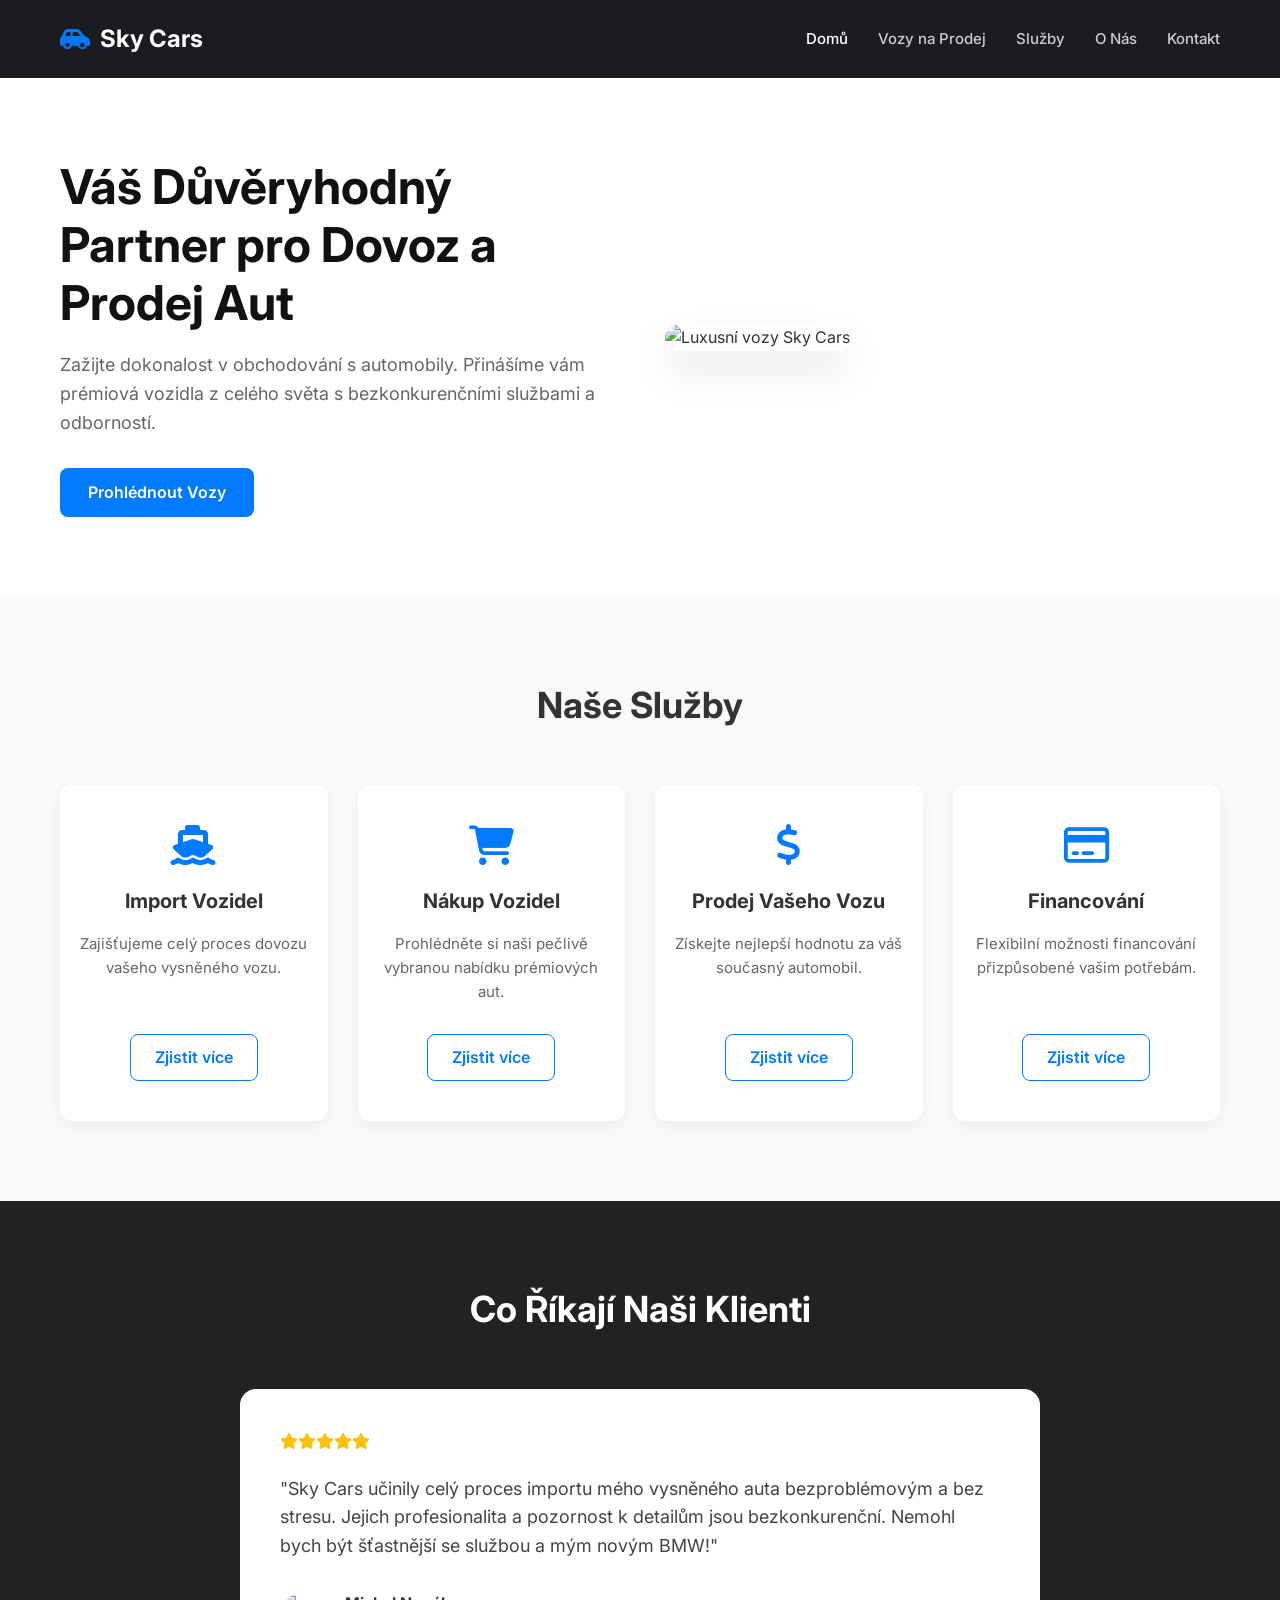
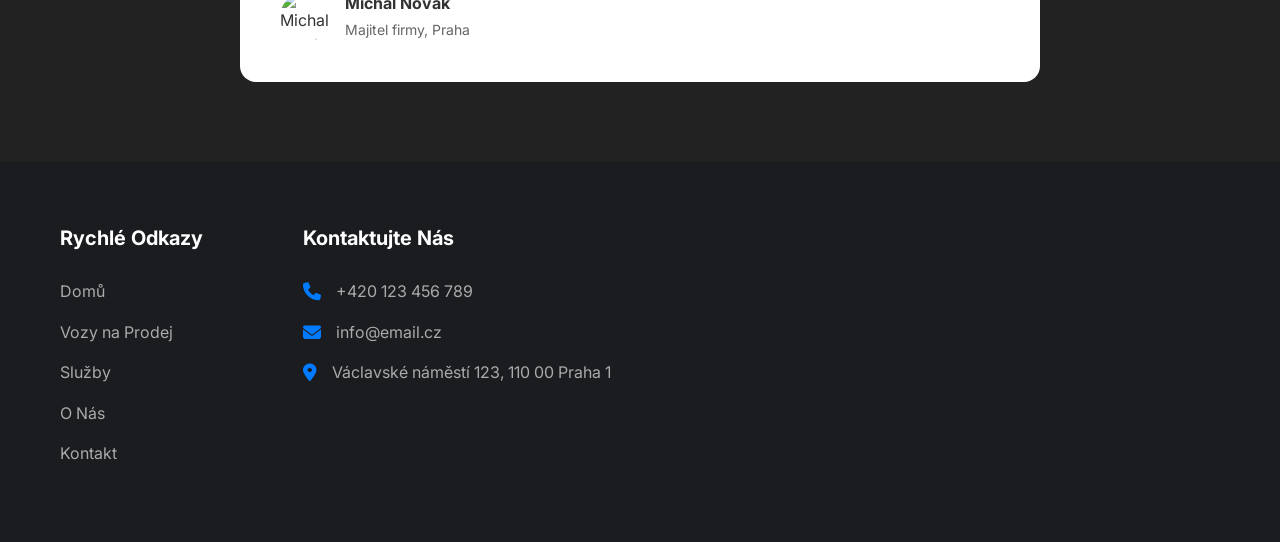
==== index.html @ e99f5a11 "Reroute buy" ====
<!DOCTYPE html>
<html lang="cs">
<head>
    <meta charset="UTF-8">
    <meta name="viewport" content="width=device-width, initial-scale=1.0">
    <title>Sky Cars | Dovoz a Prodej Aut</title>
    <link rel="stylesheet" href="style.css">
    <link href="https://fonts.googleapis.com/css2?family=Inter:wght@400;500;600;700&display=swap" rel="stylesheet">
    <link rel="stylesheet" href="https://cdnjs.cloudflare.com/ajax/libs/font-awesome/6.4.0/css/all.min.css">
</head>
<body>
    <header>
        <div class="container header-inner">
            <div class="logo">
                <i class="fa-solid fa-car-side" style="color: #007BFF;"></i>
                <span>Sky Cars</span>
            </div>
            <nav>
                <a href="#" class="active">Domů</a>
                <a href="vozy.html">Vozy na Prodej</a>
                <a href="sluzby.html">Služby</a>
                <a href="onas.html">O Nás</a>
                <a href="kontakt.html">Kontakt</a>
            </nav>
        </div>
    </header>

    <main>
        <section class="hero container">
            <div class="hero-text">
                <h1>Váš Důvěryhodný Partner pro Dovoz a Prodej Aut</h1>
                <p>Zažijte dokonalost v obchodování s automobily. Přinášíme vám prémiová vozidla z celého světa s bezkonkurenčními službami a odborností.</p>
                <a href="vozy.html" class="btn btn-primary">Prohlédnout Vozy</a>
            </div>
            <div class="hero-image">
                <img src="https://images.pexels.com/photos/15194845/pexels-photo-15194845.jpeg" alt="Luxusní vozy Sky Cars">
            </div>
        </section>

        <section class="services">
            <div class="container">
                <h2>Naše Služby</h2>
                <div class="services-grid">
                    <div class="service-card">
                        <i class="fa-solid fa-ship"></i>
                        <h3>Import Vozidel</h3>
                        <p>Zajišťujeme celý proces dovozu vašeho vysněného vozu.</p>
                        <a href="#" class="btn btn-outline">Zjistit více</a>
                    </div>
                    <div class="service-card">
                        <i class="fa-solid fa-cart-shopping"></i>
                        <h3>Nákup Vozidel</h3>
                        <p>Prohlédněte si naši pečlivě vybranou nabídku prémiových aut.</p>
                        <a href="https://www.mobile.de" rel="noopener" target="_blank" class="btn btn-outline">Zjistit více</a>
                    </div>
                    <div class="service-card">
                        <i class="fa-solid fa-dollar-sign"></i>
                        <h3>Prodej Vašeho Vozu</h3>
                        <p>Získejte nejlepší hodnotu za váš současný automobil.</p>
                        <a href="#" class="btn btn-outline">Zjistit více</a>
                    </div>
                    <div class="service-card">
                        <i class="fa-regular fa-credit-card"></i>
                        <h3>Financování</h3>
                        <p>Flexibilní možnosti financování přizpůsobené vašim potřebám.</p>
                        <a href="#" class="btn btn-outline">Zjistit více</a>
                    </div>
                </div>
            </div>
        </section>

        <section class="testimonials">
            <div class="container">
                <h2>Co Říkají Naši Klienti</h2>
                <div class="testimonial-card">
                    <div class="stars">
                        <i class="fa-solid fa-star"></i><i class="fa-solid fa-star"></i><i class="fa-solid fa-star"></i><i class="fa-solid fa-star"></i><i class="fa-solid fa-star"></i>
                    </div>
                    <p class="quote">"Sky Cars učinily celý proces importu mého vysněného auta bezproblémovým a bez stresu. Jejich profesionalita a pozornost k detailům jsou bezkonkurenční. Nemohl bych být šťastnější se službou a mým novým BMW!"</p>
                    <div class="author">
                        <img src="https://randomuser.me/api/portraits/men/32.jpg" alt="Michal Novák">
                        <div class="author-info">
                            <strong>Michal Novák</strong>
                            <span>Majitel firmy, Praha</span>
                        </div>
                    </div>
                </div>
            </div>
        </section>
    </main>

    <footer>
        <div class="container footer-inner">
            <div class="footer-col">
                <h4>Rychlé Odkazy</h4>
                <ul>
                    <li><a href="index.html">Domů</a></li>
                    <li><a href="vozy.html">Vozy na Prodej</a></li>
                    <li><a href="sluzby.html">Služby</a></li>
                    <li><a href="onas.html">O Nás</a></li>
                    <li><a href="kontakt.html">Kontakt</a></li>
                </ul>
            </div>
            <div class="footer-col">
                <h4>Kontaktujte Nás</h4>
                <ul class="contact-info">
                    <li><i class="fa-solid fa-phone"></i> +420 123 456 789</li>
                    <li><i class="fa-solid fa-envelope"></i> info@email.cz  </li>
                    <li><i class="fa-solid fa-location-dot"></i> Václavské náměstí 123, 110 00 Praha 1</li>
                </ul>
            </div>
        </div>
    </footer>

</body>
</html>
---- style.css ----
:root {
    --primary-blue: #007BFF;
    --dark-bg: #1A1C20;
    --light-bg: #F8F9FA;
    --text-main: #333333;
    --text-muted: #666666;
    --white: #FFFFFF;
}

* {
    margin: 0;
    padding: 0;
    box-sizing: border-box;
    font-family: 'Inter', sans-serif;
}

body {
    color: var(--text-main);
    line-height: 1.6;
    background-color: var(--white);
}

.container {
    max-width: 1200px;
    margin: 0 auto;
    padding: 0 20px;
}

a {
    text-decoration: none;
    transition: all 0.3s ease;
}

.btn {
    display: inline-block;
    padding: 12px 28px;
    border-radius: 8px;
    font-weight: 600;
    font-size: 16px;
    cursor: pointer;
    text-align: center;
}

.btn-primary {
    background-color: var(--primary-blue);
    color: var(--white);
    border: none;
}

.btn-primary:hover {
    background-color: #0056b3;
}

.btn-outline {
    background-color: transparent;
    color: var(--primary-blue);
    border: 1px solid var(--primary-blue);
    padding: 10px 24px;
}

.btn-outline:hover {
    background-color: var(--primary-blue);
    color: var(--white);
}

header {
    background-color: var(--dark-bg);
    padding: 20px 0;
}

.header-inner {
    display: flex;
    justify-content: space-between;
    align-items: center;
}

.logo {
    display: flex;
    align-items: center;
    gap: 10px;
    color: var(--white);
    font-size: 24px;
    font-weight: 700;
}

nav {
    display: flex;
    gap: 30px;
}

nav a {
    color: #CCCCCC;
    font-size: 15px;
    font-weight: 500;
}

nav a:hover, nav a.active {
    color: var(--white);
}

.hero {
    display: flex;
    align-items: center;
    gap: 50px;
    padding: 80px 20px;
}

.hero-text {
    flex: 1;
}

.hero-text h1 {
    font-size: 48px;
    line-height: 1.2;
    color: #111;
    margin-bottom: 20px;
}

.hero-text p {
    color: var(--text-muted);
    font-size: 18px;
    margin-bottom: 30px;
}

.hero-image {
    flex: 1;
}

.hero-image img {
    width: 100%;
    border-radius: 16px;
    box-shadow: 0 20px 40px rgba(0,0,0,0.1);
}

.services {
    background-color: var(--light-bg);
    padding: 80px 0;
    text-align: center;
}

.services h2 {
    font-size: 36px;
    margin-bottom: 50px;
}

.services-grid {
    display: grid;
    grid-template-columns: repeat(4, 1fr);
    gap: 30px;
}

.service-card {
    background: var(--white);
    padding: 40px 20px;
    border-radius: 12px;
    box-shadow: 0 4px 15px rgba(0,0,0,0.05);
    display: flex;
    flex-direction: column;
    align-items: center;
}

.service-card i {
    font-size: 40px;
    color: var(--primary-blue);
    margin-bottom: 20px;
}

.service-card h3 {
    font-size: 20px;
    margin-bottom: 15px;
}

.service-card p {
    color: var(--text-muted);
    font-size: 15px;
    margin-bottom: 30px;
    flex-grow: 1;
}

.testimonials {
    background-color: #222;
    padding: 80px 0;
    text-align: center;
    color: var(--white);
}

.testimonials h2 {
    font-size: 36px;
    margin-bottom: 50px;
}

.testimonial-card {
    background-color: var(--white);
    color: var(--text-main);
    max-width: 800px;
    margin: 0 auto;
    padding: 40px;
    border-radius: 16px;
    text-align: left;
}

.stars {
    color: #FFC107;
    margin-bottom: 20px;
}

.quote {
    font-size: 18px;
    line-height: 1.6;
    margin-bottom: 30px;
    color: #444;
}

.author {
    display: flex;
    align-items: center;
    gap: 15px;
}

.author img {
    width: 50px;
    height: 50px;
    border-radius: 50%;
    object-fit: cover;
}

.author-info strong {
    display: block;
    font-size: 16px;
}

.author-info span {
    color: var(--text-muted);
    font-size: 14px;
}

footer {
    background-color: var(--dark-bg);
    color: #AAA;
    padding: 60px 0;
}

.footer-inner {
    display: flex;
    justify-content: flex-start;
    gap: 100px;
}

.footer-col h4 {
    color: var(--white);
    font-size: 20px;
    margin-bottom: 25px;
}

.footer-col ul {
    list-style: none;
}

.footer-col ul li {
    margin-bottom: 15px;
}

.footer-col ul li a {
    color: #AAA;
}

.footer-col ul li a:hover {
    color: var(--white);
}

.contact-info li {
    display: flex;
    align-items: center;
    gap: 15px;
}

.contact-info i {
    color: var(--primary-blue);
    font-size: 18px;
}

@media (max-width: 992px) {
    .hero {
        flex-direction: column;
        text-align: center;
        padding: 50px 20px;
    }
    .services-grid {
        grid-template-columns: repeat(2, 1fr);
    }
    .footer-inner {
        flex-direction: column;
        gap: 40px;
    }
}

@media (max-width: 600px) {
    .header-inner {
        flex-direction: column;
        gap: 20px;
    }
    nav {
        flex-wrap: wrap;
        justify-content: center;
    }
    .hero-text h1 {
        font-size: 36px;
    }
    .services-grid {
        grid-template-columns: 1fr;
    }
}

.page-header {
    background-color: var(--light-bg);
    padding: 60px 20px;
    text-align: center;
    border-bottom: 1px solid #EAEAEA;
}

.page-header h1 {
    font-size: 36px;
    margin-bottom: 15px;
    color: #111;
}

.page-header p {
    color: var(--text-muted);
    font-size: 18px;
}

.car-grid-section {
    padding: 80px 0;
}

.car-grid {
    display: grid;
    grid-template-columns: repeat(auto-fill, minmax(320px, 1fr));
    gap: 30px;
}

.car-card {
    background: var(--white);
    border-radius: 12px;
    overflow: hidden;
    box-shadow: 0 4px 15px rgba(0,0,0,0.08);
    transition: transform 0.3s ease, box-shadow 0.3s ease;
}

.car-card:hover {
    transform: translateY(-8px);
    box-shadow: 0 10px 25px rgba(0,0,0,0.12);
}

.car-card img {
    width: 100%;
    height: 220px;
    object-fit: cover;
}

.car-info {
    padding: 25px;
}

.car-info h3 {
    font-size: 22px;
    margin-bottom: 5px;
    color: #111;
}

.car-info .price {
    font-size: 24px;
    font-weight: 700;
    color: var(--primary-blue);
    margin-bottom: 20px;
}

.specs {
    list-style: none;
    display: flex;
    justify-content: space-between;
    padding-top: 15px;
    border-top: 1px solid #EEE;
    margin-bottom: 20px;
    color: var(--text-muted);
    font-size: 14px;
}

.specs li {
    display: flex;
    align-items: center;
    gap: 6px;
}

.specs i {
    color: #888;
}

.btn-block {
    display: block;
    width: 100%;
}

.contact-section {
    padding: 80px 20px;
}

.about-centered {
    max-width: 800px;
    margin: 0 auto 60px auto;
    text-align: center;
}

.about-centered h2 {
    font-size: 32px;
    color: #111;
    margin-bottom: 20px;
}

.about-centered p {
    color: var(--text-muted);
    font-size: 18px;
    line-height: 1.8;
}

.contact-cards-grid {
    display: grid;
    grid-template-columns: repeat(3, 1fr);
    gap: 30px;
    max-width: 1000px;
    margin: 0 auto;
}

.contact-card {
    background: var(--white);
    padding: 40px 20px;
    border-radius: 12px;
    box-shadow: 0 4px 20px rgba(0,0,0,0.06);
    text-align: center;
    transition: transform 0.3s ease;
}

.contact-card:hover {
    transform: translateY(-5px);
}

.contact-card i {
    font-size: 36px;
    color: var(--primary-blue);
    margin-bottom: 20px;
}

.contact-card h3 {
    font-size: 20px;
    color: #111;
    margin-bottom: 15px;
}

.contact-card p {
    color: var(--text-muted);
    line-height: 1.6;
}

.contact-link {
    display: block;
    font-size: 18px;
    font-weight: 600;
    color: var(--primary-blue);
    margin-bottom: 5px;
}

.contact-link:hover {
    color: #0056b3;
}

.small-text {
    font-size: 14px;
    color: #999;
}

@media (max-width: 768px) {
    .contact-cards-grid {
        grid-template-columns: 1fr;
    }
}

.services-detail-section {
    padding: 60px 20px;
}

.service-row {
    display: flex;
    align-items: flex-start;
    gap: 40px;
    padding: 40px 0;
}

.service-icon-large {
    background-color: var(--light-bg);
    width: 100px;
    height: 100px;
    border-radius: 20px;
    display: flex;
    align-items: center;
    justify-content: center;
    flex-shrink: 0;
}

.service-icon-large i {
    font-size: 40px;
    color: var(--primary-blue);
}

.service-text h2 {
    font-size: 28px;
    margin-bottom: 15px;
    color: #111;
}

.service-text p {
    color: var(--text-muted);
    font-size: 16px;
    line-height: 1.8;
    margin-bottom: 20px;
}

.service-list {
    list-style: none;
}

.service-list li {
    display: flex;
    align-items: center;
    gap: 12px;
    margin-bottom: 12px;
    font-size: 16px;
    color: #333;
}

.service-list i {
    color: #28a745;
}

.service-divider {
    border: 0;
    height: 1px;
    background-color: #EEE;
    margin: 0;
}

.cta-section {
    background-color: var(--primary-blue);
    color: var(--white);
    text-align: center;
    padding: 80px 20px;
    margin-top: 40px;
}

.cta-section h2 {
    font-size: 32px;
    margin-bottom: 15px;
}

.cta-section p {
    font-size: 18px;
    margin-bottom: 30px;
    opacity: 0.9;
}

.cta-section .btn-primary {
    background-color: var(--white);
    color: var(--primary-blue);
}

.cta-section .btn-primary:hover {
    background-color: #F8F9FA;
    transform: translateY(-2px);
}

.about-split-section {
    display: grid;
    grid-template-columns: 1fr 1fr;
    gap: 60px;
    padding: 80px 20px;
    align-items: center;
}

.about-split-text h2 {
    font-size: 32px;
    margin-bottom: 25px;
    color: #111;
}

.about-split-text p {
    color: var(--text-muted);
    font-size: 16px;
    line-height: 1.8;
    margin-bottom: 20px;
}

.about-split-image img {
    width: 100%;
    border-radius: 16px;
    box-shadow: 0 15px 30px rgba(0,0,0,0.1);
}

.core-values {
    background-color: var(--light-bg);
    padding: 80px 0;
}

.values-header {
    text-align: center;
    margin-bottom: 50px;
}

.values-header h2 {
    font-size: 32px;
    color: #111;
}

.values-grid {
    display: grid;
    grid-template-columns: repeat(3, 1fr);
    gap: 30px;
}

.value-card {
    background: var(--white);
    padding: 40px 30px;
    border-radius: 12px;
    text-align: center;
    box-shadow: 0 4px 15px rgba(0,0,0,0.03);
}

.value-card i {
    font-size: 40px;
    color: var(--primary-blue);
    margin-bottom: 25px;
}

.value-card h3 {
    font-size: 22px;
    margin-bottom: 15px;
    color: #111;
}

.value-card p {
    color: var(--text-muted);
    line-height: 1.6;
}

@media (max-width: 992px) {
    .about-split-section {
        grid-template-columns: 1fr;
        gap: 40px;
    }
    .about-split-image {
        order: -1;
    }
    .values-grid {
        grid-template-columns: repeat(2, 1fr);
    }
}

@media (max-width: 768px) {
    .service-row {
        flex-direction: column;
        gap: 20px;
    }
    .values-grid {
        grid-template-columns: 1fr;
    }
}
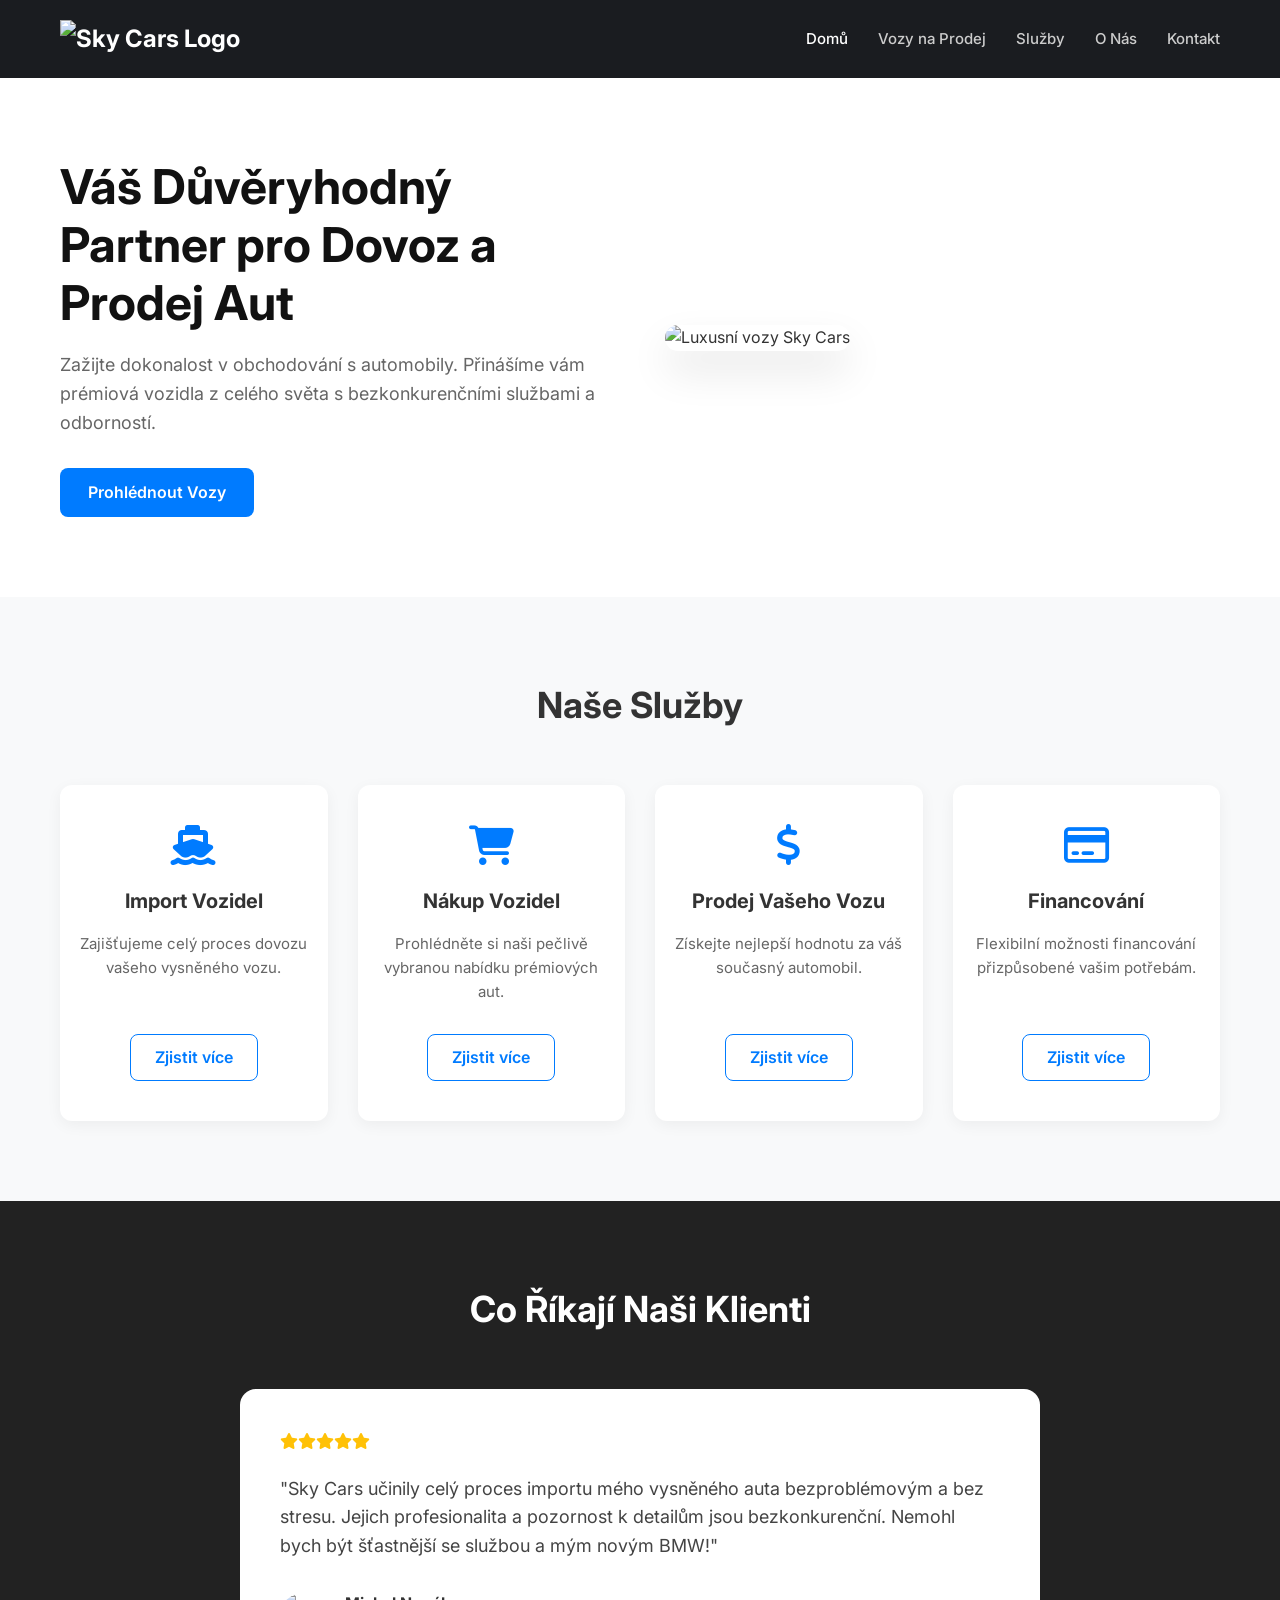
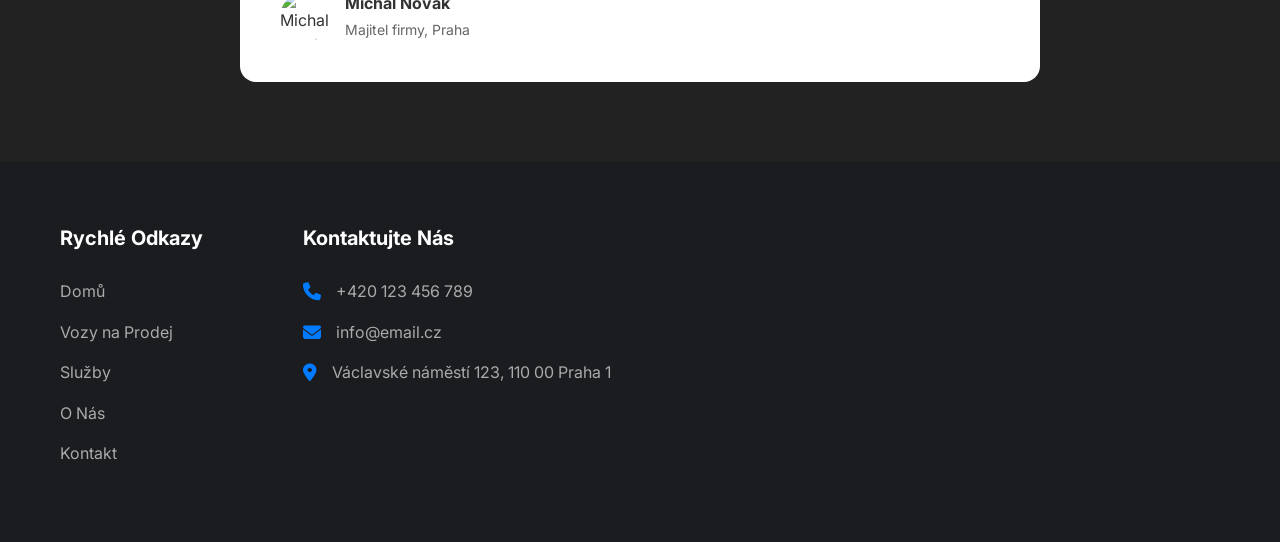
==== commit f7e6de5d: "Add logo" ====
--- a/index.html
+++ b/index.html
@@ -11,10 +11,9 @@
 <body>
     <header>
         <div class="container header-inner">
-            <div class="logo">
-                <i class="fa-solid fa-car-side" style="color: #007BFF;"></i>
-                <span>Sky Cars</span>
-            </div>
+            <a href="index.html" class="logo">
+                <img src="img/logo.png" alt="Sky Cars Logo">
+            </a>
             <nav>
                 <a href="#" class="active">Domů</a>
                 <a href="vozy.html">Vozy na Prodej</a>
--- a/style.css
+++ b/style.css
@@ -671,4 +671,15 @@
     .values-grid {
         grid-template-columns: 1fr;
     }
+}
+
+.logo {
+    display: flex;
+    align-items: center;
+}
+
+.logo img {
+    max-height: 40px; /* Tímto číslem si můžeš logo zvětšit nebo zmenšit */
+    width: auto;
+    display: block;
 }
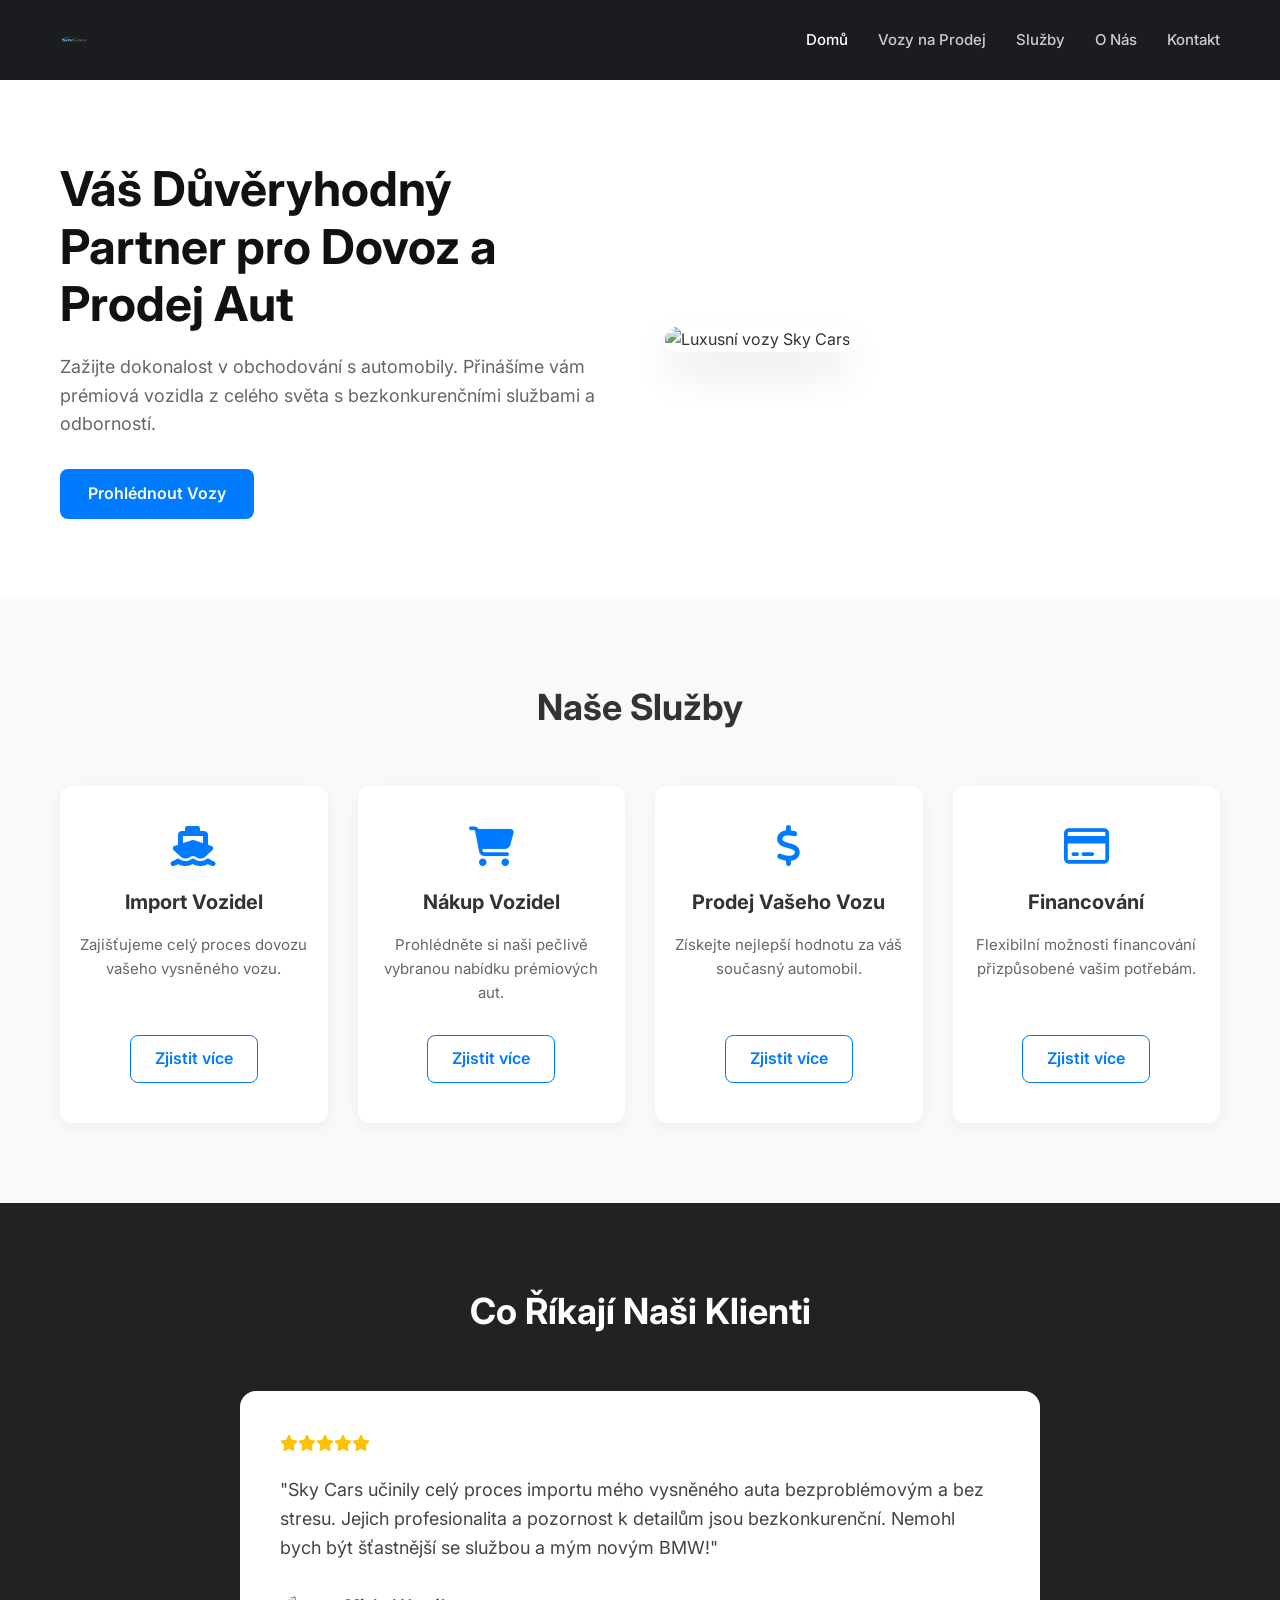
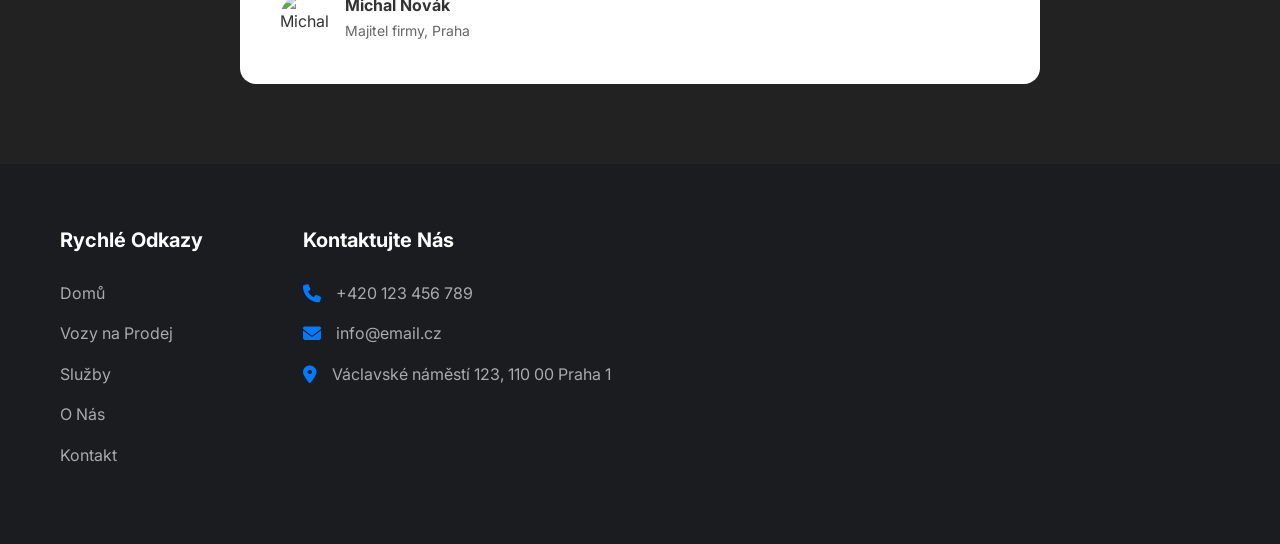
==== commit aca44e22: "Repair logo" ====
--- a/index.html
+++ b/index.html
@@ -12,7 +12,7 @@
     <header>
         <div class="container header-inner">
             <a href="index.html" class="logo">
-                <img src="img/logo.png" alt="Sky Cars Logo">
+                <img src="img/logo.svg" alt="Sky Cars Logo">
             </a>
             <nav>
                 <a href="#" class="active">Domů</a>
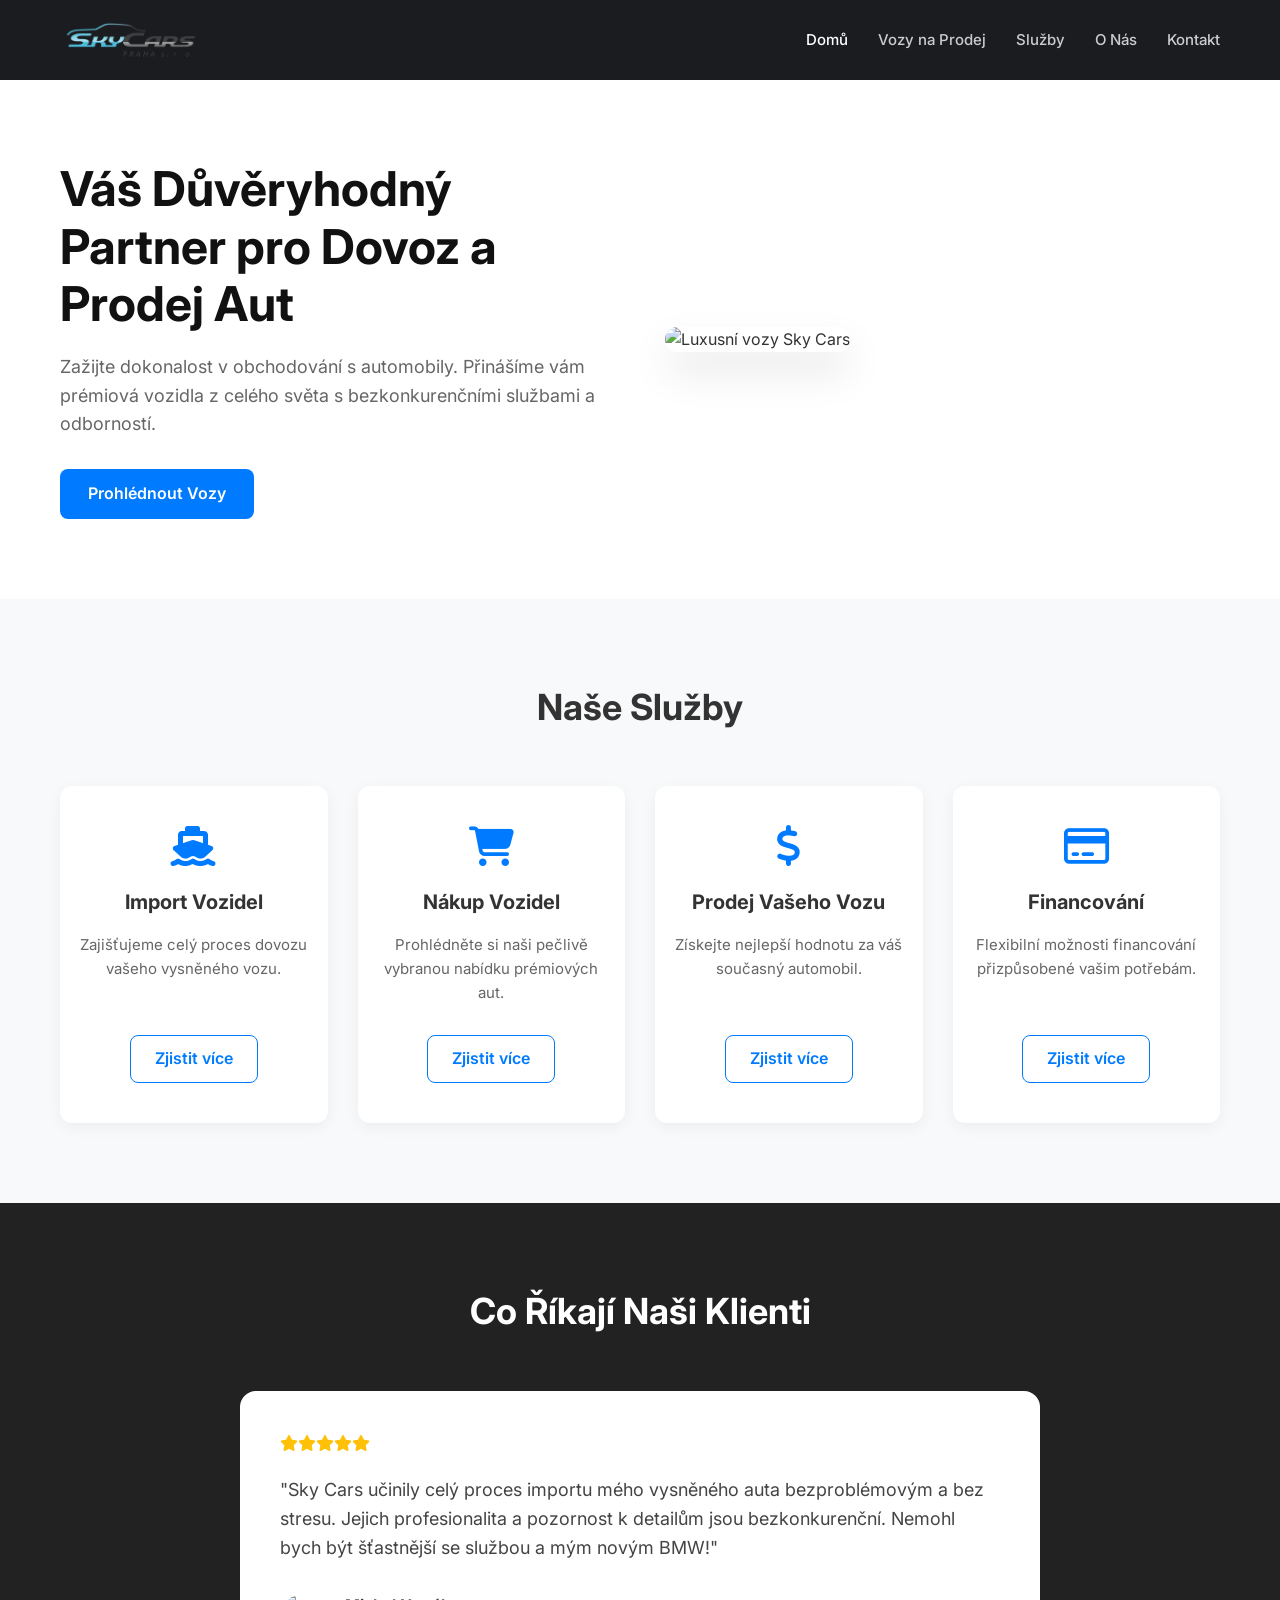
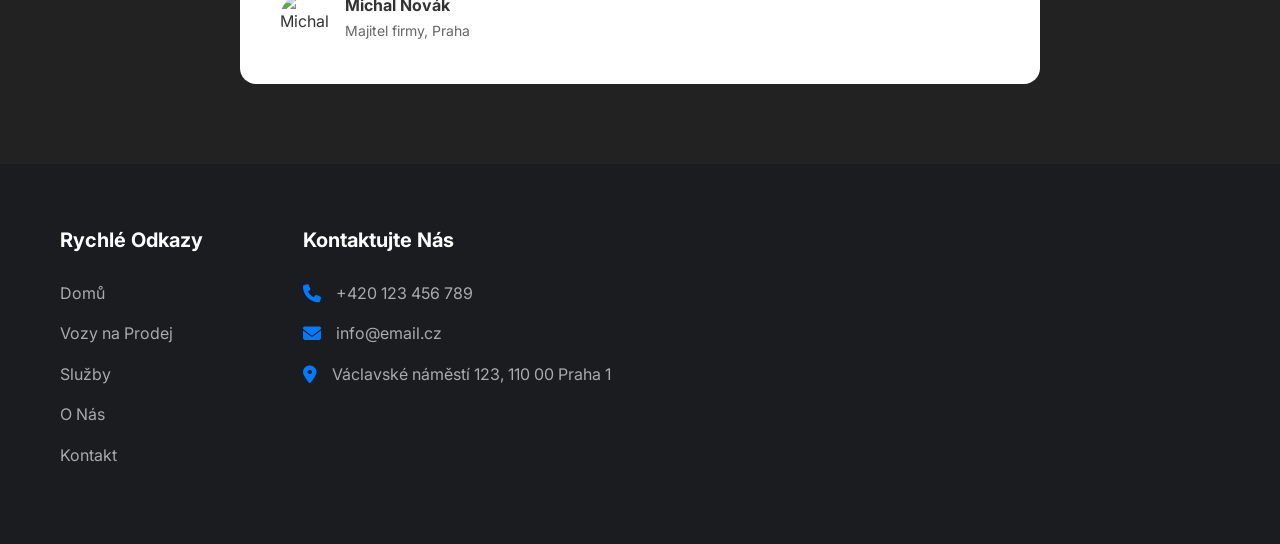
==== commit 63c47f5c: "Did it again" ====
--- a/index.html
+++ b/index.html
@@ -12,7 +12,7 @@
     <header>
         <div class="container header-inner">
             <a href="index.html" class="logo">
-                <img src="img/logo.svg" alt="Sky Cars Logo">
+                <img src="img/logo.png" alt="Sky Cars Logo">
             </a>
             <nav>
                 <a href="#" class="active">Domů</a>
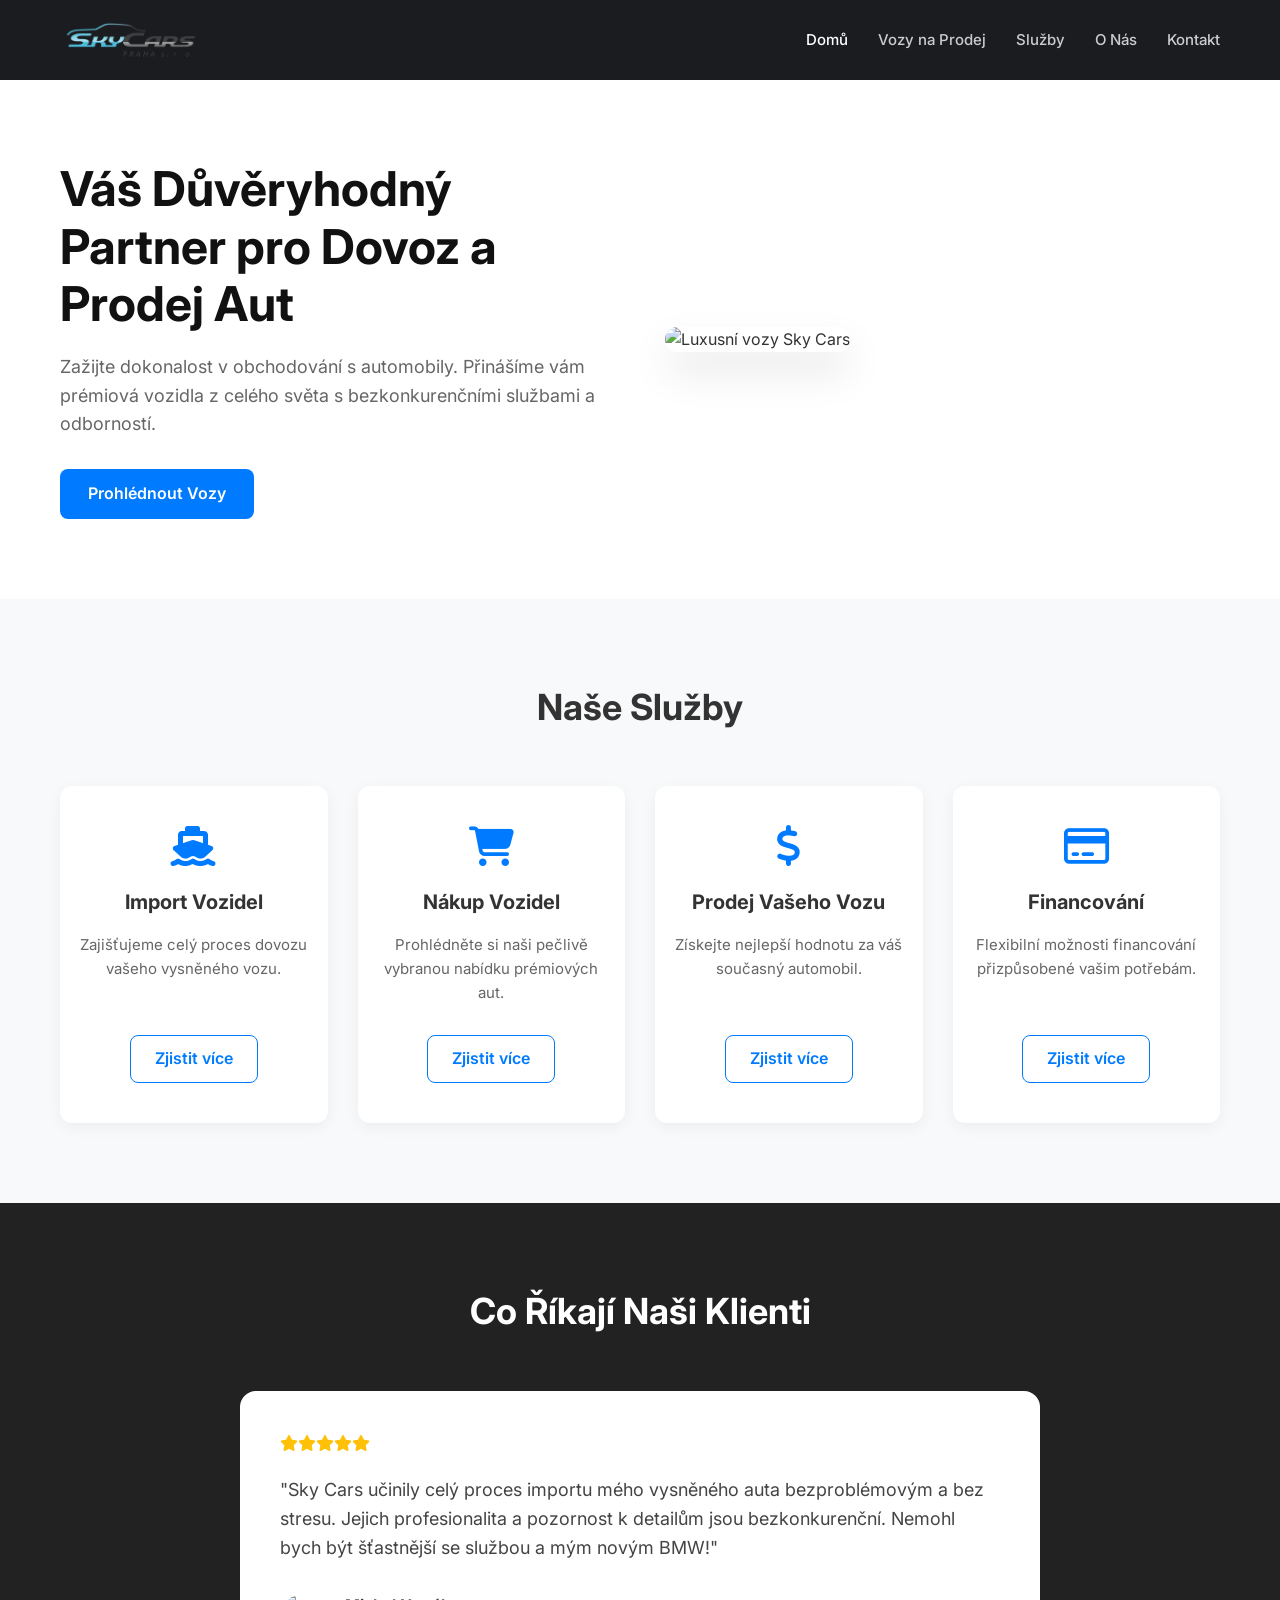
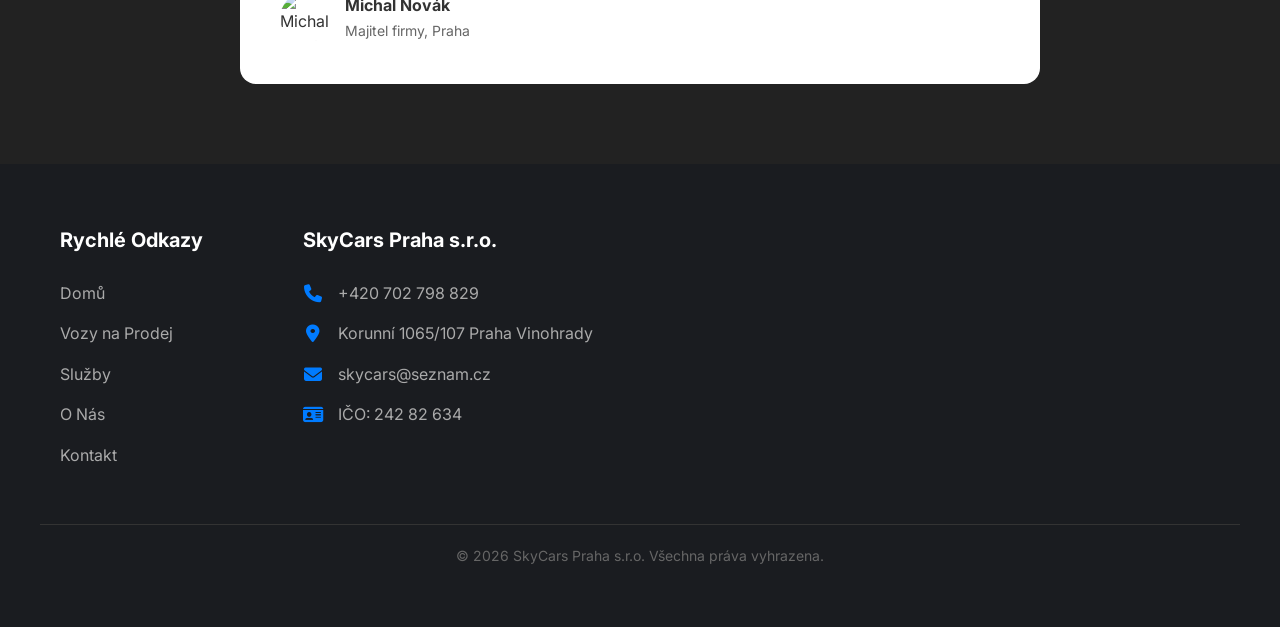
==== commit 26d4c406: "Test" ====
--- a/index.html
+++ b/index.html
@@ -89,27 +89,31 @@
     </main>
 
     <footer>
-        <div class="container footer-inner">
-            <div class="footer-col">
-                <h4>Rychlé Odkazy</h4>
-                <ul>
-                    <li><a href="index.html">Domů</a></li>
-                    <li><a href="vozy.html">Vozy na Prodej</a></li>
-                    <li><a href="sluzby.html">Služby</a></li>
-                    <li><a href="onas.html">O Nás</a></li>
-                    <li><a href="kontakt.html">Kontakt</a></li>
-                </ul>
-            </div>
-            <div class="footer-col">
-                <h4>Kontaktujte Nás</h4>
-                <ul class="contact-info">
-                    <li><i class="fa-solid fa-phone"></i> +420 123 456 789</li>
-                    <li><i class="fa-solid fa-envelope"></i> info@email.cz  </li>
-                    <li><i class="fa-solid fa-location-dot"></i> Václavské náměstí 123, 110 00 Praha 1</li>
-                </ul>
-            </div>
+    <div class="container footer-inner">
+        <div class="footer-col">
+            <h4>Rychlé Odkazy</h4>
+            <ul>
+                <li><a href="index.html">Domů</a></li>
+                <li><a href="vozy.html">Vozy na Prodej</a></li>
+                <li><a href="sluzby.html">Služby</a></li>
+                <li><a href="o-nas.html">O Nás</a></li>
+                <li><a href="kontakt.html">Kontakt</a></li>
+            </ul>
         </div>
-    </footer>
+        <div class="footer-col">
+            <h4>SkyCars Praha s.r.o.</h4>
+            <ul class="contact-info">
+                <li><i class="fa-solid fa-phone"></i> +420 702 798 829</li>
+                <li><i class="fa-solid fa-location-dot"></i> Korunní 1065/107 Praha Vinohrady</li>
+                    <li><i class="fa-solid fa-envelope"></i> skycars@seznam.cz</li>
+                <li><i class="fa-solid fa-id-card"></i> IČO: 242 82 634</li>
+            </ul>
+        </div>
+    </div>
+    <div class="container footer-bottom">
+        <p>© 2026 SkyCars Praha s.r.o. Všechna práva vyhrazena.</p>
+    </div>
+</footer>
 
 </body>
 </html>
--- a/style.css
+++ b/style.css
@@ -679,7 +679,296 @@
 }
 
 .logo img {
-    max-height: 40px; /* Tímto číslem si můžeš logo zvětšit nebo zmenšit */
+    max-height: 40px;
     width: auto;
     display: block;
+}
+
+.footer-bottom {
+    border-top: 1px solid #333;
+    margin-top: 40px;
+    padding-top: 20px;
+    text-align: center;
+    font-size: 14px;
+    color: #666;
+}
+
+.contact-info li i {
+    width: 20px;
+    text-align: center;
+}
+
+.car-detail-wrapper {
+    display: grid;
+    grid-template-columns: 1.5fr 1fr;
+    gap: 50px;
+    align-items: start;
+}
+
+.main-image {
+    width: 100%;
+    border-radius: 12px;
+    object-fit: cover;
+    aspect-ratio: 16/10;
+    margin-bottom: 15px;
+    box-shadow: 0 5px 20px rgba(0,0,0,0.05);
+}
+
+.gallery-thumbnails {
+    display: flex;
+    gap: 15px;
+    overflow-x: auto;
+    padding-bottom: 10px;
+}
+
+.gallery-thumbnails .thumb {
+    width: 120px;
+    height: 80px;
+    object-fit: cover;
+    border-radius: 8px;
+    cursor: pointer;
+    transition: all 0.3s ease;
+    border: 2px solid transparent;
+}
+
+.gallery-thumbnails .thumb:hover {
+    opacity: 0.8;
+    border-color: var(--primary-blue);
+    transform: translateY(-2px);
+}
+
+.back-link {
+    display: inline-block;
+    margin-bottom: 20px;
+    color: var(--text-muted);
+    font-size: 14px;
+    text-decoration: none;
+}
+
+.back-link:hover {
+    color: var(--primary-blue);
+}
+
+.car-detail-info h1 {
+    font-size: 36px;
+    margin-bottom: 10px;
+    line-height: 1.2;
+}
+
+.price-large {
+    font-size: 36px;
+    color: var(--primary-blue);
+    font-weight: 700;
+    margin-bottom: 30px;
+}
+
+.specs-grid-detail {
+    display: flex;
+    flex-direction: column;
+    gap: 15px;
+    background-color: var(--light-bg);
+    padding: 25px;
+    border-radius: 12px;
+    margin-bottom: 30px;
+}
+
+.spec-item-detail {
+    display: flex;
+    align-items: center;
+    font-size: 16px;
+}
+
+.spec-item-detail i {
+    width: 30px;
+    color: var(--primary-blue);
+    font-size: 20px;
+}
+
+.spec-item-detail span {
+    color: var(--text-muted);
+    width: 120px;
+}
+
+.contact-box {
+    border: 1px solid #EAEAEA;
+    padding: 30px;
+    border-radius: 12px;
+    text-align: center;
+    box-shadow: 0 10px 30px rgba(0,0,0,0.02);
+}
+
+.contact-box h3 {
+    margin-bottom: 15px;
+    font-size: 22px;
+}
+
+.contact-box p {
+    color: var(--text-muted);
+    margin-bottom: 25px;
+    font-size: 15px;
+}
+
+@media (max-width: 992px) {
+    .car-detail-wrapper {
+        grid-template-columns: 1fr;
+        gap: 30px;
+    }
+}
+
+.main-image-wrapper {
+    position: relative;
+    margin-bottom: 15px;
+}
+
+.slider-arrow {
+    position: absolute;
+    top: 50%;
+    transform: translateY(-50%);
+    background: rgba(0, 0, 0, 0.6);
+    color: var(--white);
+    border: none;
+    width: 45px;
+    height: 45px;
+    border-radius: 50%;
+    cursor: pointer;
+    display: flex;
+    align-items: center;
+    justify-content: center;
+    font-size: 20px;
+    transition: background 0.3s ease;
+    z-index: 10;
+}
+
+.slider-arrow:hover {
+    background: var(--primary-blue);
+}
+
+.left-arrow { left: 15px; }
+.right-arrow { right: 15px; }
+
+.gallery-thumbnails .thumb {
+    opacity: 0.5;
+}
+
+.car-description-section {
+    margin-top: 60px;
+    padding-top: 40px;
+    border-top: 1px solid #EAEAEA;
+}
+
+.car-description-section h2 {
+    font-size: 28px;
+    margin-bottom: 25px;
+    color: #111;
+}
+
+.description-content {
+    background: var(--light-bg);
+    padding: 30px;
+    border-radius: 12px;
+    color: #444;
+    line-height: 1.8;
+    font-size: 16px;
+}
+
+/* --- KONTAKT UPGRADED --- */
+.contact-hero {
+    background: linear-gradient(135deg, #1A1C20 0%, #2c3e50 100%);
+    color: white;
+    padding: 100px 0;
+}
+
+.contact-hero h1 { color: white; margin-bottom: 15px; }
+.contact-hero p { opacity: 0.8; font-size: 1.1rem; }
+
+.accent-card {
+    transition: transform 0.3s ease, box-shadow 0.3s ease;
+    border: 1px solid rgba(0,0,0,0.05);
+}
+
+.accent-card:hover {
+    transform: translateY(-10px);
+    box-shadow: 0 20px 40px rgba(0,0,0,0.1);
+    border-color: var(--primary-blue);
+}
+
+.card-icon {
+    width: 60px;
+    height: 60px;
+    background: var(--light-bg);
+    color: var(--primary-blue);
+    border-radius: 50%;
+    display: flex;
+    align-items: center;
+    justify-content: center;
+    margin: 0 auto 20px;
+    font-size: 24px;
+}
+
+.contact-main-grid {
+    display: grid;
+    grid-template-columns: 1.5fr 1fr;
+    gap: 40px;
+    margin-top: 60px;
+    align-items: start;
+}
+
+.contact-info-panel {
+    background: white;
+    padding: 40px;
+    border-radius: 20px;
+    box-shadow: 0 10px 30px rgba(0,0,0,0.05);
+}
+
+.info-header h2 { margin-bottom: 10px; }
+.info-header p { color: var(--text-muted); margin-bottom: 30px; }
+
+.billing-card {
+    background: var(--light-bg);
+    padding: 25px;
+    border-radius: 15px;
+    margin-bottom: 30px;
+}
+
+.billing-card h3 { font-size: 18px; margin-bottom: 20px; }
+
+.billing-row {
+    display: flex;
+    justify-content: space-between;
+    margin-bottom: 10px;
+    font-size: 15px;
+}
+
+.billing-row span { color: var(--text-muted); }
+
+.billing-footer {
+    margin-top: 15px;
+    padding-top: 15px;
+    border-top: 1px dashed #ccc;
+    font-size: 13px;
+    color: #888;
+}
+
+.social-links {
+    display: flex;
+    gap: 15px;
+    margin-top: 15px;
+}
+
+.social-btn {
+    width: 45px;
+    height: 45px;
+    background: #1A1C20;
+    color: white;
+    border-radius: 10px;
+    display: flex;
+    align-items: center;
+    justify-content: center;
+    transition: background 0.3s ease;
+}
+
+.social-btn:hover { background: var(--primary-blue); }
+
+@media (max-width: 992px) {
+    .contact-main-grid { grid-template-columns: 1fr; }
 }
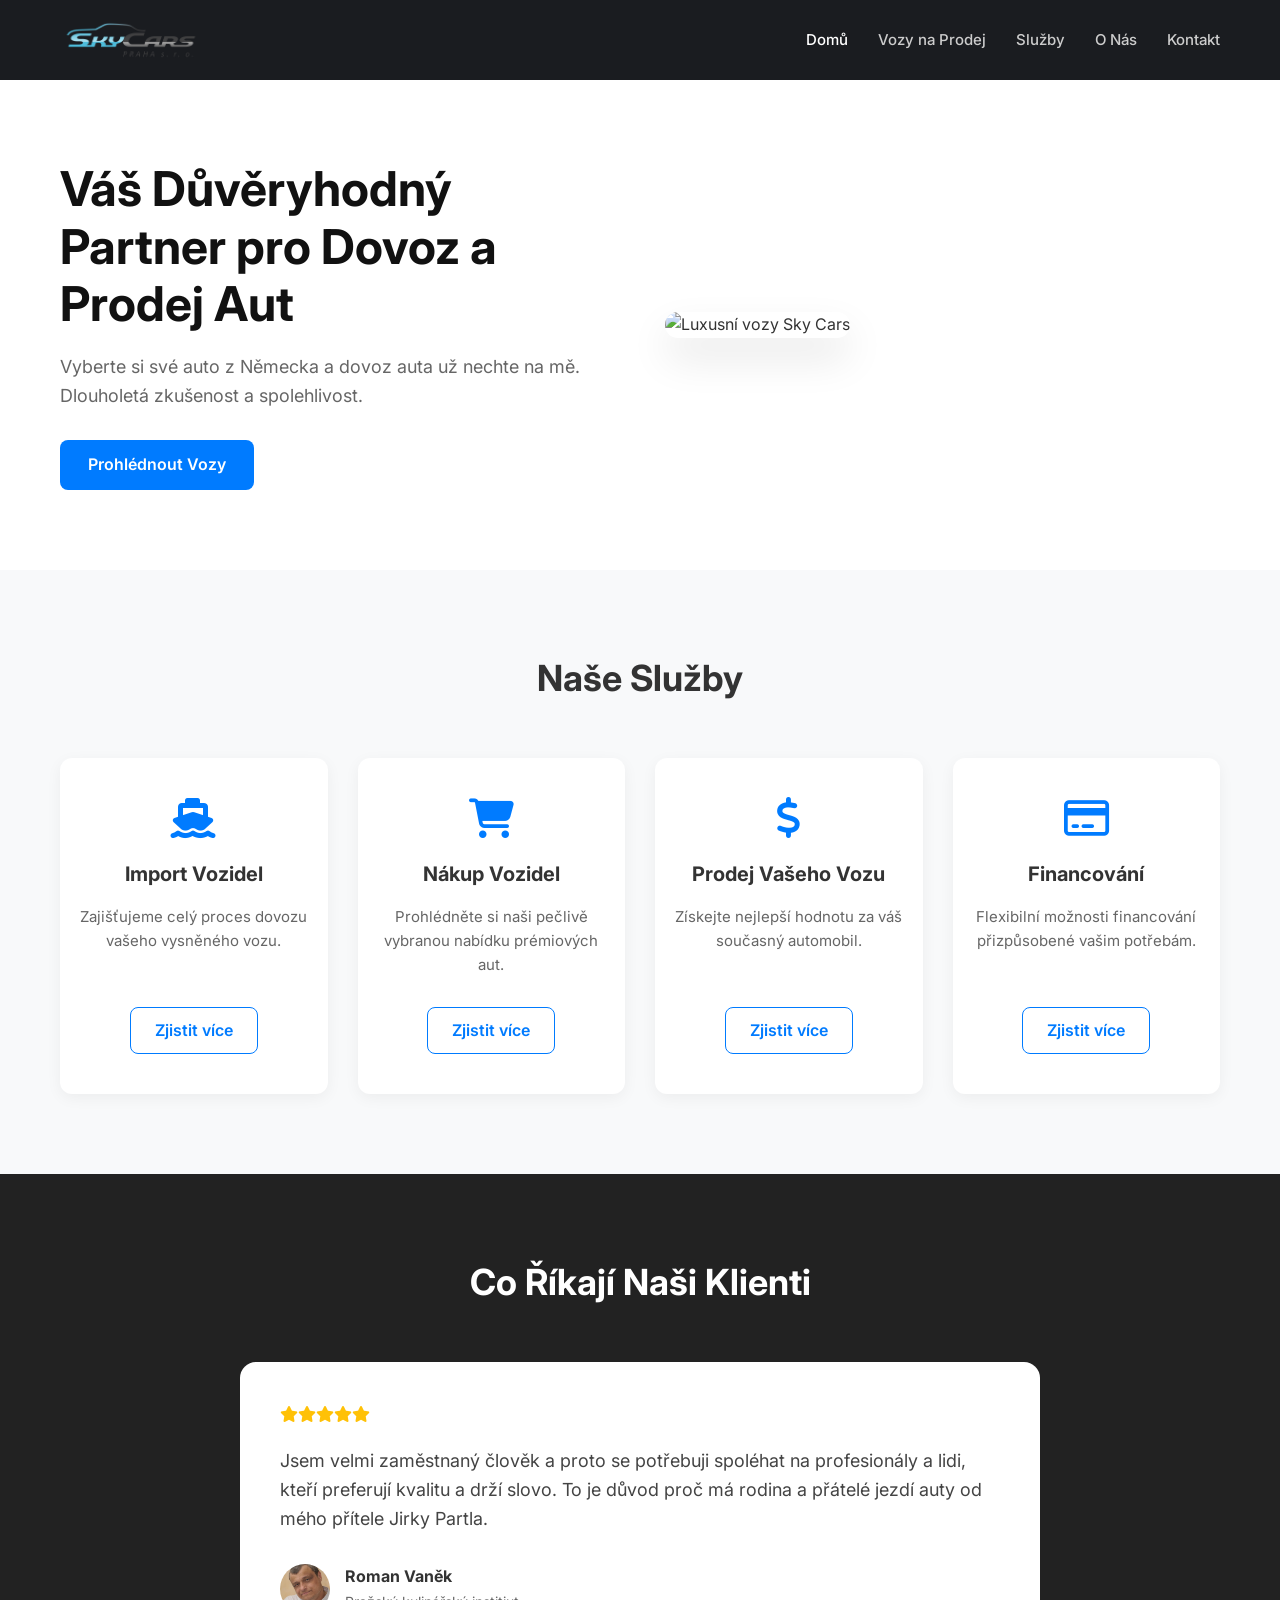
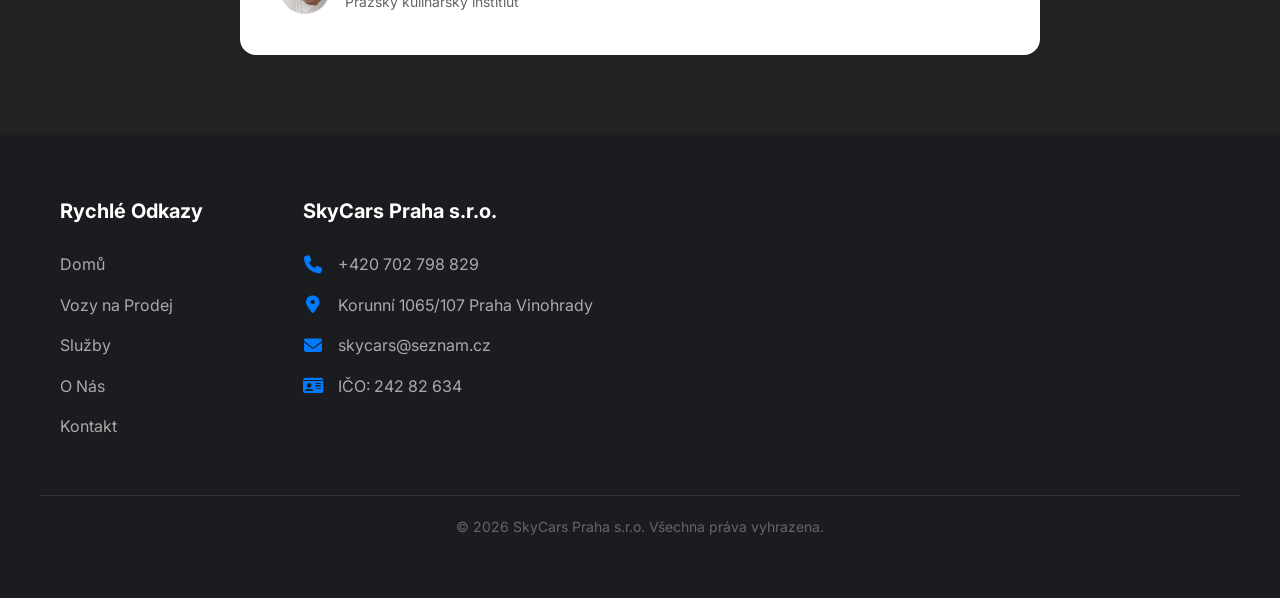
==== commit bc6aaa7a: "Add recenze" ====
--- a/index.html
+++ b/index.html
@@ -28,7 +28,7 @@
         <section class="hero container">
             <div class="hero-text">
                 <h1>Váš Důvěryhodný Partner pro Dovoz a Prodej Aut</h1>
-                <p>Zažijte dokonalost v obchodování s automobily. Přinášíme vám prémiová vozidla z celého světa s bezkonkurenčními službami a odborností.</p>
+                <p>Vyberte si své auto z Německa a dovoz auta už nechte na mě. Dlouholetá zkušenost a spolehlivost.</p>
                 <a href="vozy.html" class="btn btn-primary">Prohlédnout Vozy</a>
             </div>
             <div class="hero-image">
@@ -75,12 +75,12 @@
                     <div class="stars">
                         <i class="fa-solid fa-star"></i><i class="fa-solid fa-star"></i><i class="fa-solid fa-star"></i><i class="fa-solid fa-star"></i><i class="fa-solid fa-star"></i>
                     </div>
-                    <p class="quote">"Sky Cars učinily celý proces importu mého vysněného auta bezproblémovým a bez stresu. Jejich profesionalita a pozornost k detailům jsou bezkonkurenční. Nemohl bych být šťastnější se službou a mým novým BMW!"</p>
+                    <p class="quote">Jsem velmi zaměstnaný člověk a proto se potřebuji spoléhat na profesionály a lidi, kteří preferují kvalitu a drží slovo. To je důvod proč má rodina a přátelé jezdí auty od mého přítele Jirky Partla.</p>
                     <div class="author">
-                        <img src="https://randomuser.me/api/portraits/men/32.jpg" alt="Michal Novák">
+                        <img src="img/recenzent.jpg" alt="Roman Vaněk">
                         <div class="author-info">
-                            <strong>Michal Novák</strong>
-                            <span>Majitel firmy, Praha</span>
+                            <strong>Roman Vaněk</strong>
+                            <span>Pražský kulinářský institiut</span>
                         </div>
                     </div>
                 </div>
@@ -96,7 +96,7 @@
                 <li><a href="index.html">Domů</a></li>
                 <li><a href="vozy.html">Vozy na Prodej</a></li>
                 <li><a href="sluzby.html">Služby</a></li>
-                <li><a href="o-nas.html">O Nás</a></li>
+                <li><a href="onas.html">O Nás</a></li>
                 <li><a href="kontakt.html">Kontakt</a></li>
             </ul>
         </div>
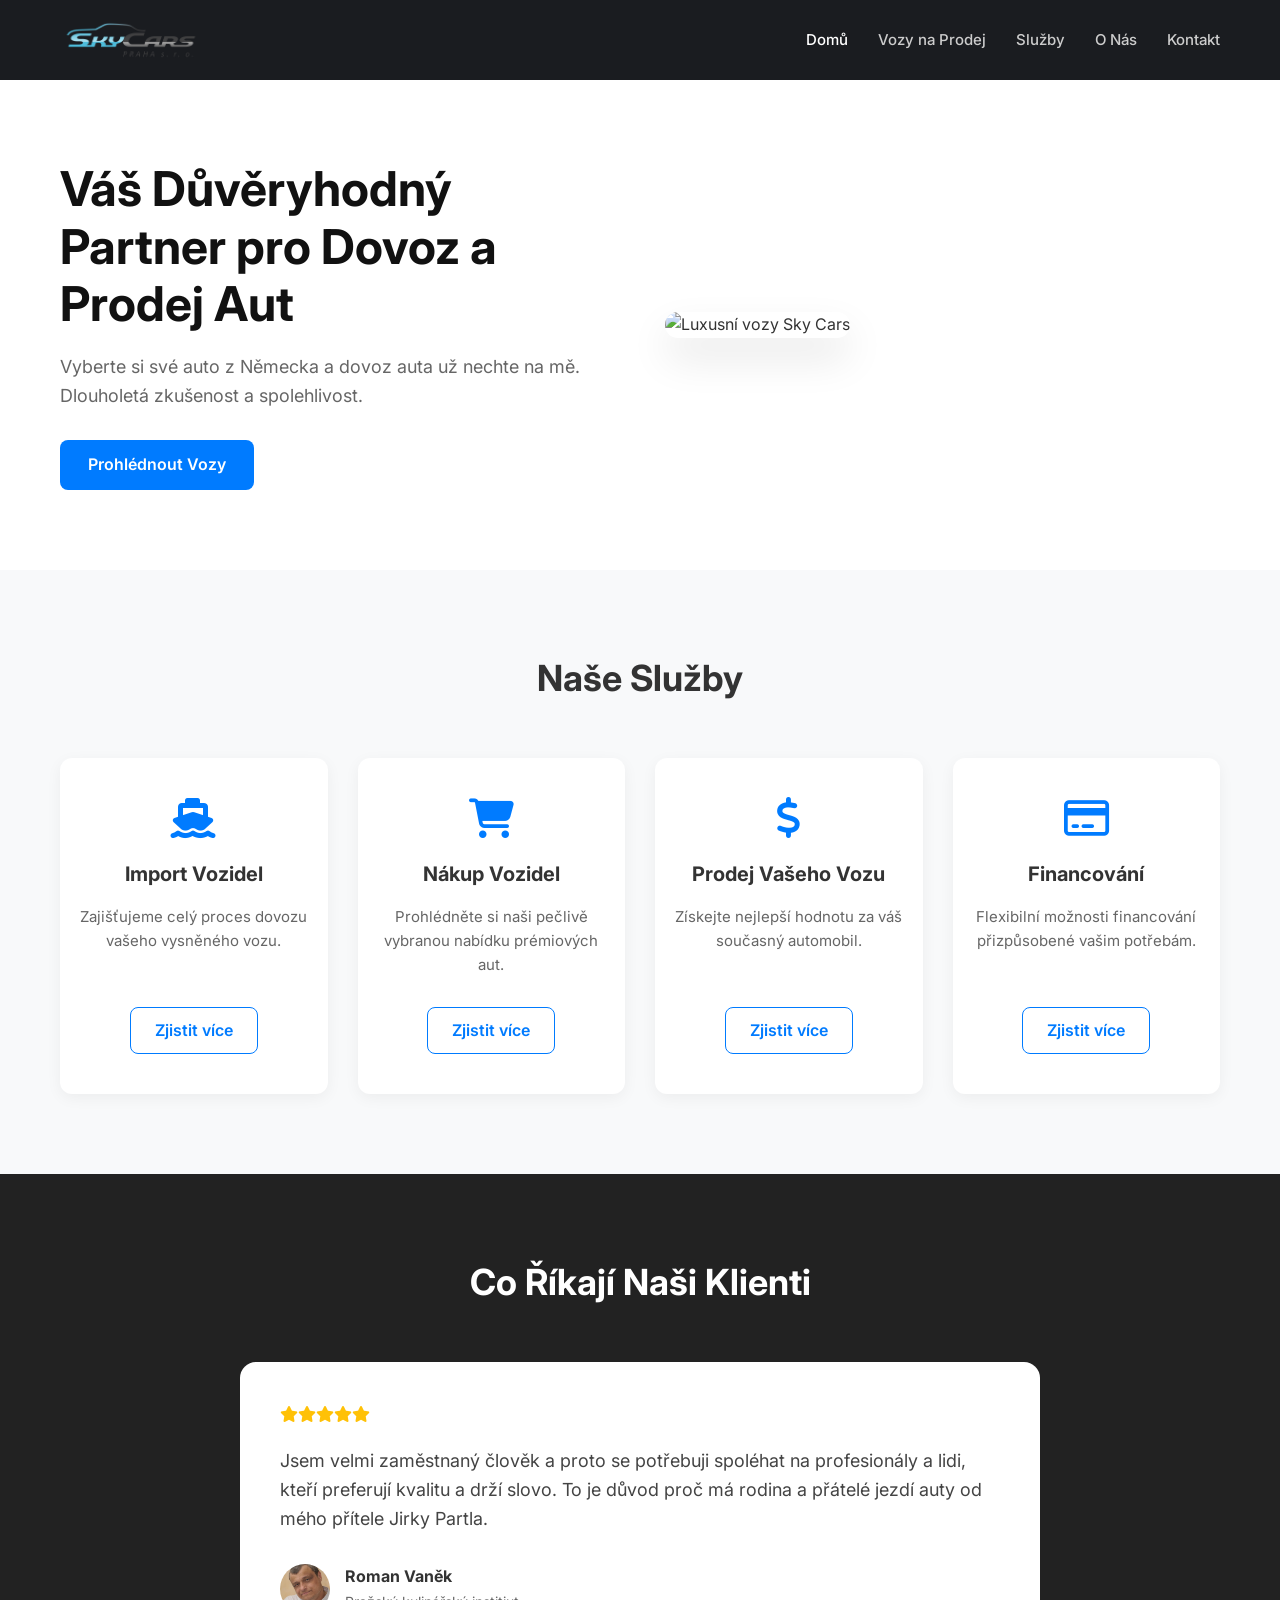
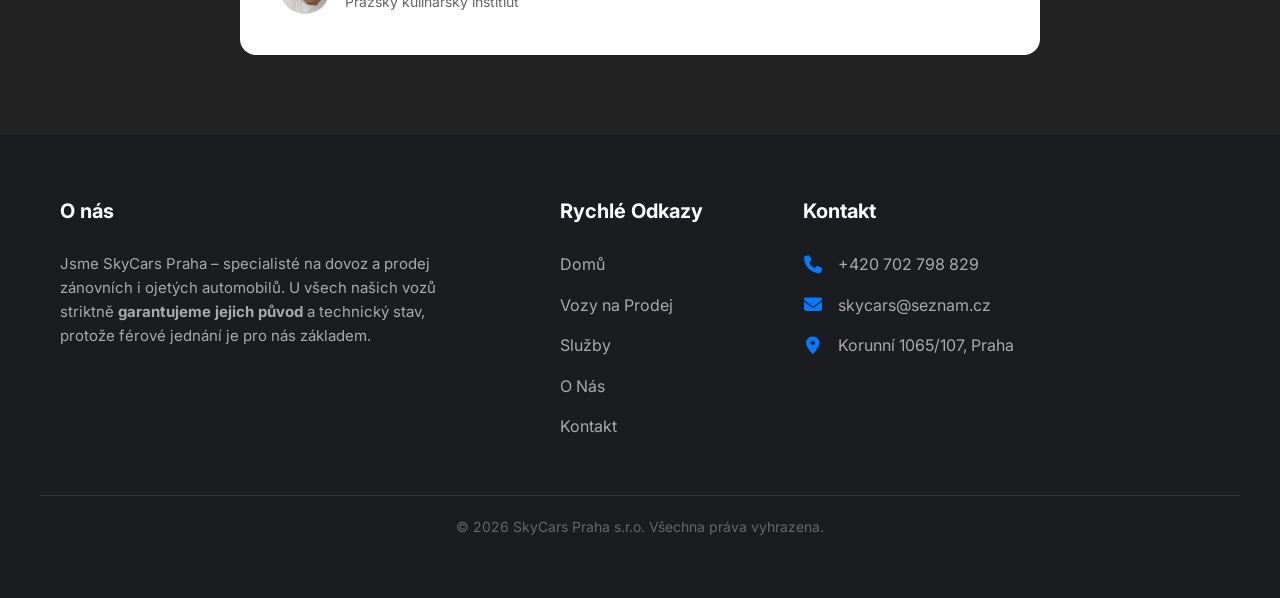
==== commit 6bfcf813: "Adjust" ====
--- a/index.html
+++ b/index.html
@@ -90,6 +90,16 @@
 
     <footer>
     <div class="container footer-inner">
+        <!-- TADY JE TA SEKCE "O NÁS" ÚPLNĚ DOLE -->
+        <div class="footer-col" style="max-width: 400px;">
+            <h4>O nás</h4>
+            <p style="color: #AAA; line-height: 1.6; font-size: 15px;">
+                Jsme SkyCars Praha – specialisté na dovoz a prodej zánovních i ojetých automobilů. 
+                U všech našich vozů striktně <strong>garantujeme jejich původ</strong> a technický stav, 
+                protože férové jednání je pro nás základem.
+            </p>
+        </div>
+
         <div class="footer-col">
             <h4>Rychlé Odkazy</h4>
             <ul>
@@ -100,13 +110,13 @@
                 <li><a href="kontakt.html">Kontakt</a></li>
             </ul>
         </div>
+
         <div class="footer-col">
-            <h4>SkyCars Praha s.r.o.</h4>
+            <h4>Kontakt</h4>
             <ul class="contact-info">
                 <li><i class="fa-solid fa-phone"></i> +420 702 798 829</li>
-                <li><i class="fa-solid fa-location-dot"></i> Korunní 1065/107 Praha Vinohrady</li>
-                    <li><i class="fa-solid fa-envelope"></i> skycars@seznam.cz</li>
-                <li><i class="fa-solid fa-id-card"></i> IČO: 242 82 634</li>
+                <li><i class="fa-solid fa-envelope"></i> skycars@seznam.cz</li>
+                <li><i class="fa-solid fa-location-dot"></i> Korunní 1065/107, Praha</li>
             </ul>
         </div>
     </div>
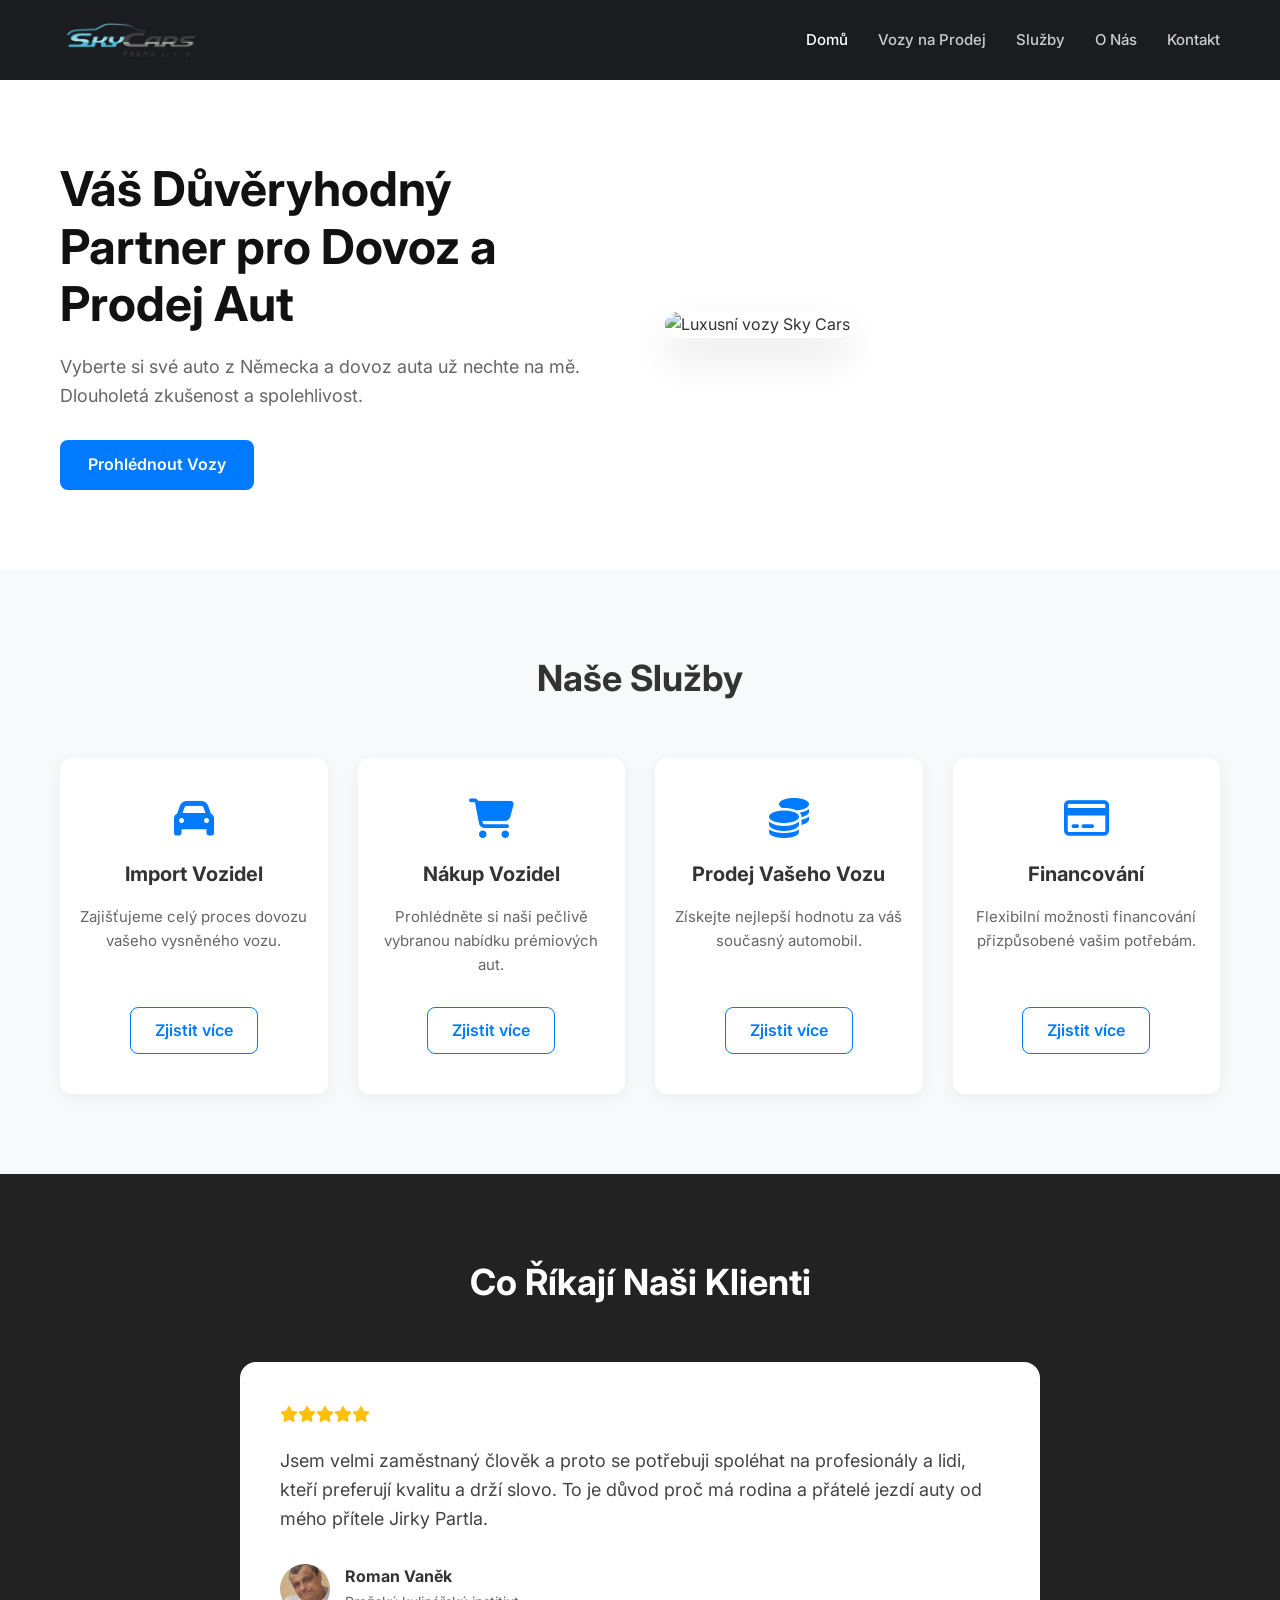
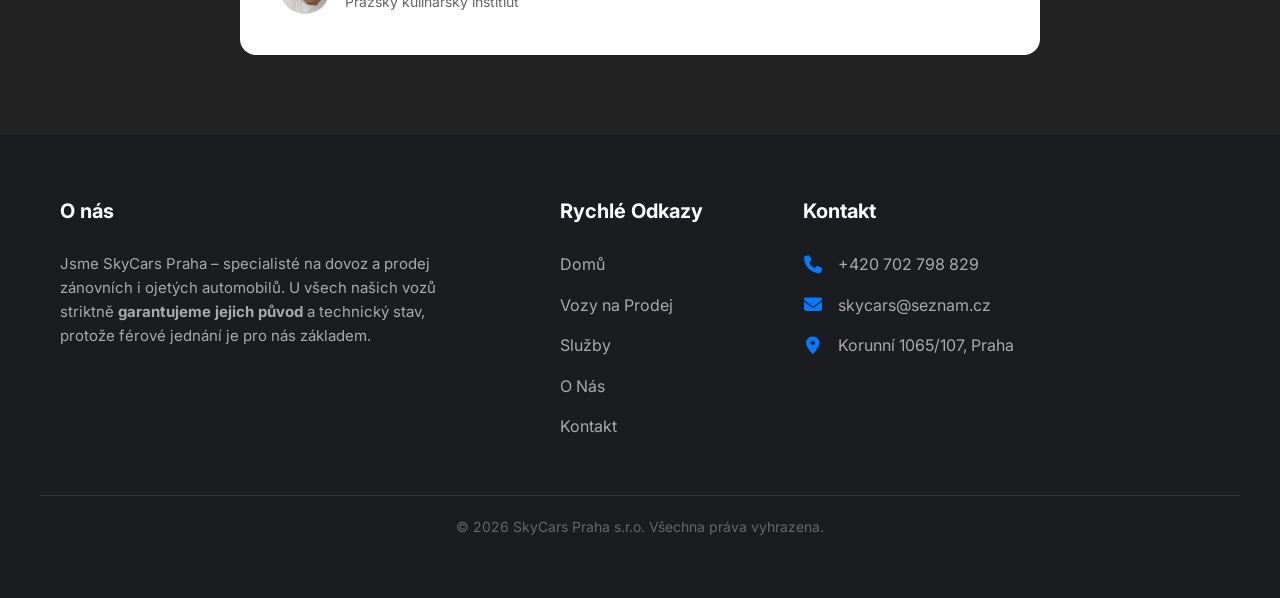
==== commit 0270c341: "Adjust text more" ====
--- a/index.html
+++ b/index.html
@@ -41,7 +41,7 @@
                 <h2>Naše Služby</h2>
                 <div class="services-grid">
                     <div class="service-card">
-                        <i class="fa-solid fa-ship"></i>
+                        <i class="fa-solid fa-car"></i>
                         <h3>Import Vozidel</h3>
                         <p>Zajišťujeme celý proces dovozu vašeho vysněného vozu.</p>
                         <a href="#" class="btn btn-outline">Zjistit více</a>
@@ -53,7 +53,7 @@
                         <a href="https://www.mobile.de" rel="noopener" target="_blank" class="btn btn-outline">Zjistit více</a>
                     </div>
                     <div class="service-card">
-                        <i class="fa-solid fa-dollar-sign"></i>
+                        <i class="fa-solid fa-coins"></i>
                         <h3>Prodej Vašeho Vozu</h3>
                         <p>Získejte nejlepší hodnotu za váš současný automobil.</p>
                         <a href="#" class="btn btn-outline">Zjistit více</a>
